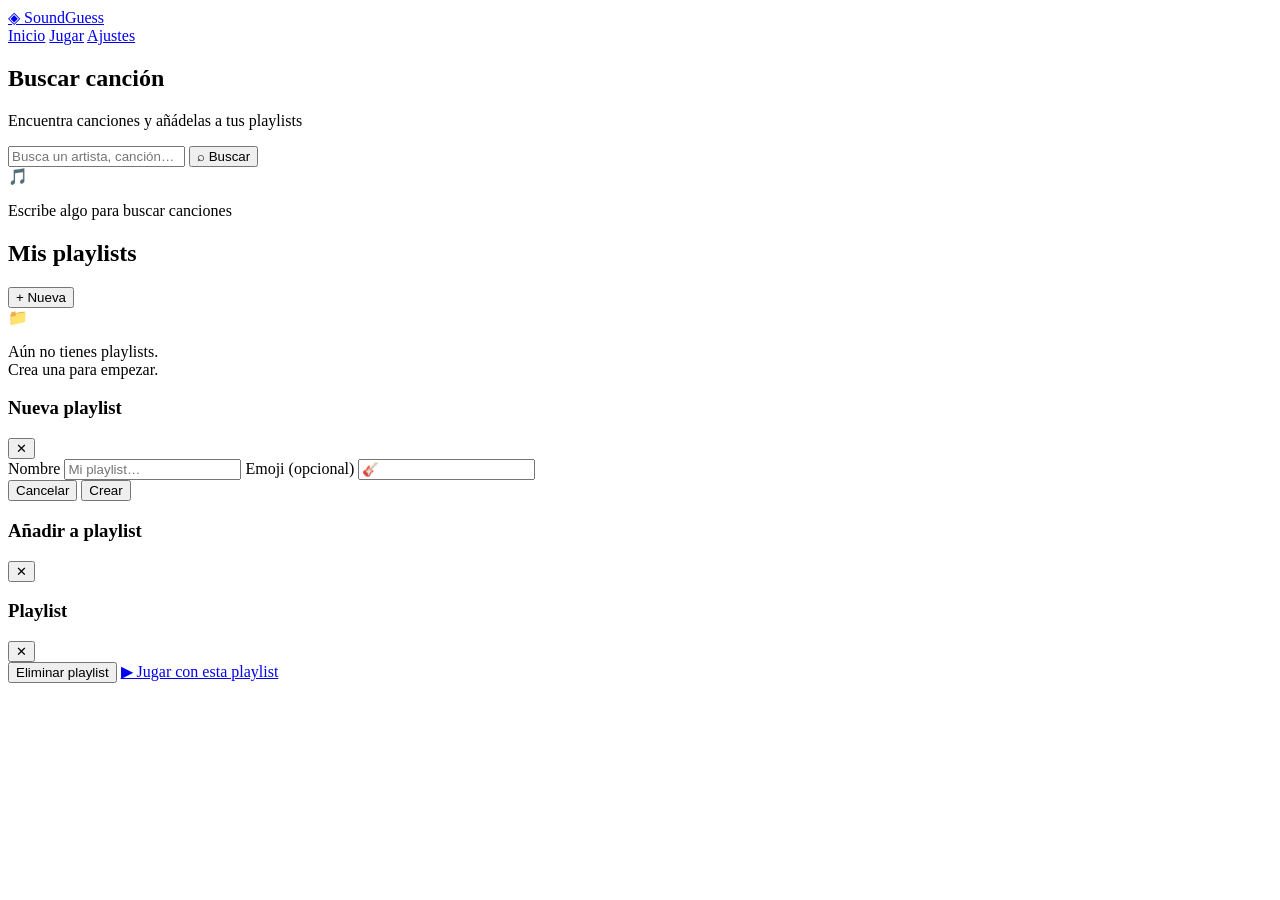
==== index.html @ 59f6b15a "feat: html creados" ====
<!DOCTYPE html>
<html lang="es">
<head>
  <meta charset="UTF-8" />
  <meta name="viewport" content="width=device-width, initial-scale=1.0" />
  <title>SoundGuess – Inicio</title>
  <link rel="stylesheet" href="css/theme.css" />
  <link rel="stylesheet" href="css/index.css" />
  <link rel="preconnect" href="https://fonts.googleapis.com" />
  <link href="https://fonts.googleapis.com/css2?family=Space+Grotesk:wght@400;500;600;700&family=Inter:wght@300;400;500&display=swap" rel="stylesheet" />
</head>
<body>

  <!-- NAV -->
  <nav class="navbar">
    <a href="index.html" class="nav-brand">
      <span class="brand-icon">◈</span>
      <span class="brand-name">SoundGuess</span>
    </a>
    <div class="nav-links">
      <a href="index.html" class="nav-link active">Inicio</a>
      <a href="game.html" class="nav-link">Jugar</a>
      <a href="config.html" class="nav-link">Ajustes</a>
    </div>
  </nav>

  <!-- MAIN -->
  <main class="main-layout">

    <!-- LEFT: Search & Add -->
    <section class="panel search-panel">
      <div class="panel-header">
        <h2 class="panel-title">Buscar canción</h2>
        <p class="panel-sub">Encuentra canciones y añádelas a tus playlists</p>
      </div>

      <div class="search-bar-wrap">
        <input
          type="text"
          id="searchInput"
          class="search-input"
          placeholder="Busca un artista, canción…"
          autocomplete="off"
        />
        <button id="searchBtn" class="btn btn-primary">
          <span class="btn-icon">⌕</span> Buscar
        </button>
      </div>

      <!-- Results -->
      <div id="searchResults" class="results-grid" aria-live="polite">
        <!-- Cards injected by JS -->
        <div class="empty-state" id="searchEmpty">
          <span class="empty-icon">🎵</span>
          <p>Escribe algo para buscar canciones</p>
        </div>
      </div>
    </section>

    <!-- RIGHT: Playlists -->
    <section class="panel playlists-panel">
      <div class="panel-header">
        <h2 class="panel-title">Mis playlists</h2>
        <button id="newPlaylistBtn" class="btn btn-accent">+ Nueva</button>
      </div>

      <div id="playlistsList" class="playlists-list">
        <!-- Injected by JS -->
        <div class="empty-state" id="playlistsEmpty">
          <span class="empty-icon">📁</span>
          <p>Aún no tienes playlists.<br/>Crea una para empezar.</p>
        </div>
      </div>
    </section>

  </main>

  <!-- MODAL: New Playlist -->
  <div id="modalNewPlaylist" class="modal-overlay hidden" role="dialog" aria-modal="true" aria-labelledby="modalTitle">
    <div class="modal">
      <div class="modal-header">
        <h3 id="modalTitle" class="modal-title">Nueva playlist</h3>
        <button class="modal-close" id="closeModal" aria-label="Cerrar">✕</button>
      </div>
      <div class="modal-body">
        <label class="form-label" for="playlistNameInput">Nombre</label>
        <input type="text" id="playlistNameInput" class="form-input" placeholder="Mi playlist…" maxlength="50" />
        <label class="form-label" for="playlistEmojiInput">Emoji (opcional)</label>
        <input type="text" id="playlistEmojiInput" class="form-input emoji-input" placeholder="🎸" maxlength="2" />
      </div>
      <div class="modal-footer">
        <button id="cancelModal" class="btn btn-ghost">Cancelar</button>
        <button id="confirmModal" class="btn btn-primary">Crear</button>
      </div>
    </div>
  </div>

  <!-- MODAL: Add to Playlist -->
  <div id="modalAddSong" class="modal-overlay hidden" role="dialog" aria-modal="true" aria-labelledby="modalAddTitle">
    <div class="modal">
      <div class="modal-header">
        <h3 id="modalAddTitle" class="modal-title">Añadir a playlist</h3>
        <button class="modal-close" id="closeAddModal" aria-label="Cerrar">✕</button>
      </div>
      <div class="modal-body">
        <p class="modal-song-info" id="modalSongInfo"></p>
        <div id="playlistSelectList" class="playlist-select-list">
          <!-- Injected by JS -->
        </div>
      </div>
    </div>
  </div>

  <!-- MODAL: View / Edit Playlist -->
  <div id="modalViewPlaylist" class="modal-overlay hidden" role="dialog" aria-modal="true" aria-labelledby="modalViewTitle">
    <div class="modal modal-wide">
      <div class="modal-header">
        <h3 id="modalViewTitle" class="modal-title">Playlist</h3>
        <button class="modal-close" id="closeViewModal" aria-label="Cerrar">✕</button>
      </div>
      <div class="modal-body">
        <div id="playlistSongsList" class="playlist-songs-list">
          <!-- Injected by JS -->
        </div>
      </div>
      <div class="modal-footer">
        <button id="deletePlaylistBtn" class="btn btn-danger">Eliminar playlist</button>
        <a id="playToGameBtn" href="game.html" class="btn btn-primary">▶ Jugar con esta playlist</a>
      </div>
    </div>
  </div>

  <!-- TOAST -->
  <div id="toast" class="toast hidden" aria-live="polite"></div>

  <script src="js/storage.js"></script>
  <script src="js/api.js"></script>
  <script src="js/index.js"></script>
</body>
</html>
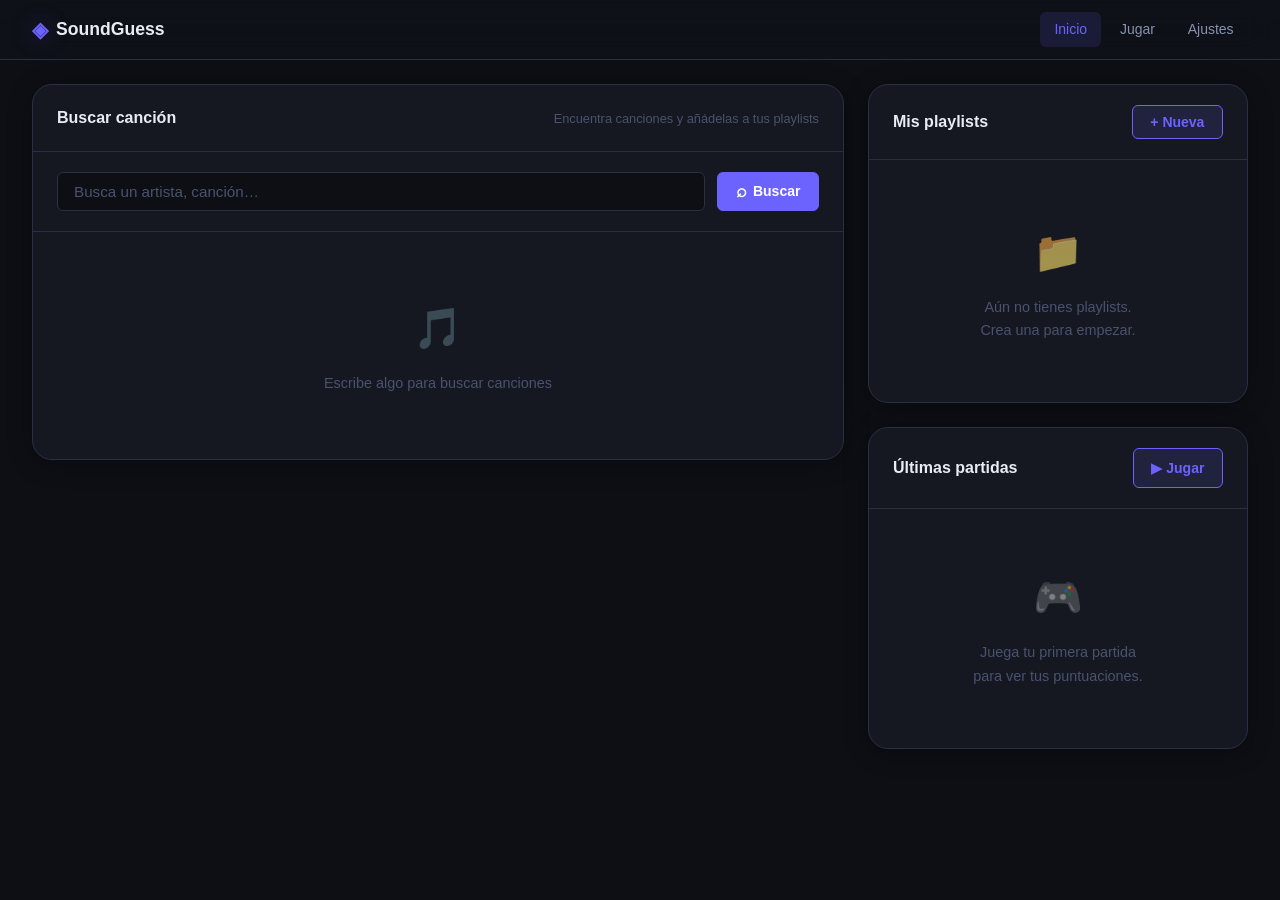
==== commit 99be1dff: "feat: Añadido tabla de puntos al inicio y cambiado los tiempos a 0.3 1 5 10" ====
--- a/index.html
+++ b/index.html
@@ -57,21 +57,41 @@
       </div>
     </section>
 
-    <!-- RIGHT: Playlists -->
-    <section class="panel playlists-panel">
-      <div class="panel-header">
-        <h2 class="panel-title">Mis playlists</h2>
-        <button id="newPlaylistBtn" class="btn btn-accent">+ Nueva</button>
-      </div>
+    <!-- RIGHT: Playlists + Scores -->
+    <aside class="right-column">
 
-      <div id="playlistsList" class="playlists-list">
-        <!-- Injected by JS -->
-        <div class="empty-state" id="playlistsEmpty">
-          <span class="empty-icon">📁</span>
-          <p>Aún no tienes playlists.<br/>Crea una para empezar.</p>
+      <!-- Playlists -->
+      <section class="panel playlists-panel">
+        <div class="panel-header">
+          <h2 class="panel-title">Mis playlists</h2>
+          <button id="newPlaylistBtn" class="btn btn-accent">+ Nueva</button>
         </div>
-      </div>
-    </section>
+
+        <div id="playlistsList" class="playlists-list">
+          <!-- Injected by JS -->
+          <div class="empty-state" id="playlistsEmpty">
+            <span class="empty-icon">📁</span>
+            <p>Aún no tienes playlists.<br/>Crea una para empezar.</p>
+          </div>
+        </div>
+      </section>
+
+      <!-- Recent Scores -->
+      <section class="panel scores-panel">
+        <div class="panel-header">
+          <h2 class="panel-title">Últimas partidas</h2>
+          <a href="game.html" class="btn btn-accent">▶ Jugar</a>
+        </div>
+        <div id="recentScoresList" class="recent-scores-list">
+          <!-- Injected by JS -->
+          <div class="empty-state" id="scoresEmpty">
+            <span class="empty-icon">🎮</span>
+            <p>Juega tu primera partida<br/>para ver tus puntuaciones.</p>
+          </div>
+        </div>
+      </section>
+
+    </aside>
 
   </main>
 
@@ -136,5 +156,41 @@
   <script src="js/storage.js"></script>
   <script src="js/api.js"></script>
   <script src="js/index.js"></script>
+  <script>
+    /* ── Render recent scores on the index page ── */
+    (function renderIndexScores() {
+      const list    = document.getElementById('recentScoresList');
+      const empty   = document.getElementById('scoresEmpty');
+      const scores  = Storage.getScores().slice(0, 5);   // top 5
+
+      if (!scores.length) {
+        empty.style.display = '';
+        return;
+      }
+
+      empty.style.display = 'none';
+      const medals = ['🥇', '🥈', '🥉'];
+
+      scores.forEach((s, i) => {
+        const pct  = s.total ? Math.round((s.correct / s.total) * 100) : 0;
+        const date = new Date(s.date).toLocaleDateString('es-ES', { day: 'numeric', month: 'short' });
+
+        const item = document.createElement('div');
+        item.className = 'score-row';
+        item.innerHTML = `
+          <span class="score-medal">${medals[i] || (i + 1)}</span>
+          <div class="score-info">
+            <div class="score-playlist">${s.playlistName || '—'}</div>
+            <div class="score-meta">${date} &middot; ${s.correct}/${s.total} aciertos &middot; racha ${s.bestStreak || 0}</div>
+          </div>
+          <div class="score-right">
+            <span class="score-pts">${s.score.toLocaleString('es-ES')}</span>
+            <span class="score-pct ${pct >= 80 ? 'high' : pct >= 50 ? 'mid' : 'low'}">${pct}%</span>
+          </div>
+        `;
+        list.appendChild(item);
+      });
+    })();
+  </script>
 </body>
-</html>
+</html>
--- a/css/theme.css
+++ b/css/theme.css
@@ -0,0 +1,364 @@
+/* ═══════════════════════════════════════════════
+   theme.css  –  Variables de tema + estilos base
+   ═══════════════════════════════════════════════ */
+
+/* ── TEMA OSCURO (por defecto) ── */
+:root,
+[data-theme="dark"] {
+  --bg-base:        #0d0f14;
+  --bg-surface:     #151820;
+  --bg-elevated:    #1c2030;
+  --bg-hover:       #232840;
+
+  --border:         #2a2f45;
+  --border-strong:  #3a4060;
+
+  --text-primary:   #e8ecf5;
+  --text-secondary: #8892b0;
+  --text-muted:     #4a5270;
+
+  --accent:         #6c63ff;
+  --accent-hover:   #7c75ff;
+  --accent-dim:     #6c63ff22;
+  --accent-glow:    0 0 24px #6c63ff55;
+
+  --success:        #3ecf8e;
+  --success-dim:    #3ecf8e22;
+  --danger:         #ff4f6a;
+  --danger-dim:     #ff4f6a22;
+  --warning:        #f5a623;
+
+  --nav-bg:         #10121acc;
+  --nav-blur:       blur(16px);
+  --shadow-card:    0 4px 24px #00000055;
+  --shadow-modal:   0 16px 64px #00000088;
+
+  --radius-sm:  6px;
+  --radius-md:  12px;
+  --radius-lg:  20px;
+  --radius-xl:  28px;
+
+  --font-display: 'Space Grotesk', sans-serif;
+  --font-body:    'Inter', sans-serif;
+}
+
+/* ── TEMA CLARO ── */
+[data-theme="light"] {
+  --bg-base:        #f0f2f8;
+  --bg-surface:     #ffffff;
+  --bg-elevated:    #ffffff;
+  --bg-hover:       #eef0f8;
+
+  --border:         #dde1f0;
+  --border-strong:  #c5cbe8;
+
+  --text-primary:   #1a1e30;
+  --text-secondary: #5a607a;
+  --text-muted:     #9aa0b8;
+
+  --accent:         #5048e5;
+  --accent-hover:   #4038d0;
+  --accent-dim:     #5048e518;
+  --accent-glow:    0 0 20px #5048e530;
+
+  --success:        #1eac6e;
+  --success-dim:    #1eac6e18;
+  --danger:         #e83452;
+  --danger-dim:     #e8345218;
+  --warning:        #d9870a;
+
+  --nav-bg:         #ffffffcc;
+  --nav-blur:       blur(16px);
+  --shadow-card:    0 2px 16px #1a1e3018;
+  --shadow-modal:   0 12px 48px #1a1e3030;
+}
+
+/* ── TEMA NEÓN / CYBERPUNK ── */
+[data-theme="neon"] {
+  --bg-base:        #050508;
+  --bg-surface:     #0a0a12;
+  --bg-elevated:    #0f0f1c;
+  --bg-hover:       #14142a;
+
+  --border:         #1a1a3a;
+  --border-strong:  #2a2a5a;
+
+  --text-primary:   #e0f0ff;
+  --text-secondary: #7080a0;
+  --text-muted:     #303050;
+
+  --accent:         #00f0ff;
+  --accent-hover:   #40f8ff;
+  --accent-dim:     #00f0ff18;
+  --accent-glow:    0 0 32px #00f0ff55, 0 0 64px #00f0ff22;
+
+  --success:        #00ff88;
+  --success-dim:    #00ff8818;
+  --danger:         #ff0055;
+  --danger-dim:     #ff005518;
+  --warning:        #ffaa00;
+
+  --nav-bg:         #050508ee;
+  --nav-blur:       blur(20px);
+  --shadow-card:    0 4px 32px #00f0ff18, 0 0 0 1px #00f0ff15;
+  --shadow-modal:   0 16px 80px #00000099, 0 0 0 1px #00f0ff20;
+}
+
+/* ══════════════════════════════════════
+   RESET & BASE
+══════════════════════════════════════ */
+*, *::before, *::after { box-sizing: border-box; margin: 0; padding: 0; }
+
+html { scroll-behavior: smooth; }
+
+body {
+  font-family: var(--font-body);
+  background: var(--bg-base);
+  color: var(--text-primary);
+  min-height: 100vh;
+  line-height: 1.6;
+  transition: background 0.3s ease, color 0.3s ease;
+}
+
+img { display: block; max-width: 100%; }
+a   { color: inherit; text-decoration: none; }
+button { cursor: pointer; font-family: inherit; border: none; background: none; }
+input, textarea, select { font-family: inherit; }
+
+/* ══════════════════════════════════════
+   NAVBAR
+══════════════════════════════════════ */
+.navbar {
+  position: sticky;
+  top: 0;
+  z-index: 100;
+  display: flex;
+  align-items: center;
+  justify-content: space-between;
+  padding: 0 2rem;
+  height: 60px;
+  background: var(--nav-bg);
+  backdrop-filter: var(--nav-blur);
+  -webkit-backdrop-filter: var(--nav-blur);
+  border-bottom: 1px solid var(--border);
+  transition: background 0.3s ease;
+}
+
+.nav-brand {
+  display: flex;
+  align-items: center;
+  gap: 0.5rem;
+  font-family: var(--font-display);
+  font-weight: 700;
+  font-size: 1.1rem;
+  color: var(--text-primary);
+}
+
+.brand-icon {
+  font-size: 1.3rem;
+  color: var(--accent);
+  text-shadow: var(--accent-glow);
+}
+
+.nav-links { display: flex; gap: 0.25rem; }
+
+.nav-link {
+  padding: 0.4rem 0.9rem;
+  border-radius: var(--radius-sm);
+  font-size: 0.875rem;
+  font-weight: 500;
+  color: var(--text-secondary);
+  transition: color 0.2s, background 0.2s;
+}
+.nav-link:hover { color: var(--text-primary); background: var(--bg-hover); }
+.nav-link.active { color: var(--accent); background: var(--accent-dim); }
+
+/* ══════════════════════════════════════
+   BUTTONS
+══════════════════════════════════════ */
+.btn {
+  display: inline-flex;
+  align-items: center;
+  gap: 0.4rem;
+  padding: 0.5rem 1.1rem;
+  border-radius: var(--radius-sm);
+  font-family: var(--font-display);
+  font-size: 0.875rem;
+  font-weight: 600;
+  transition: all 0.2s ease;
+  white-space: nowrap;
+  border: 1px solid transparent;
+}
+
+.btn-primary { background: var(--accent); color: #fff; border-color: var(--accent); }
+.btn-primary:hover { background: var(--accent-hover); box-shadow: var(--accent-glow); transform: translateY(-1px); }
+
+.btn-accent { background: var(--accent-dim); color: var(--accent); border-color: var(--accent); }
+.btn-accent:hover { background: var(--accent); color: #fff; }
+
+.btn-ghost { background: transparent; color: var(--text-secondary); border-color: var(--border); }
+.btn-ghost:hover { background: var(--bg-hover); color: var(--text-primary); border-color: var(--border-strong); }
+
+.btn-danger { background: var(--danger-dim); color: var(--danger); border-color: var(--danger); }
+.btn-danger:hover { background: var(--danger); color: #fff; }
+
+.btn-large { padding: 0.75rem 1.75rem; font-size: 1rem; border-radius: var(--radius-md); }
+
+.btn:disabled { opacity: 0.4; cursor: not-allowed; transform: none !important; box-shadow: none !important; }
+
+/* ══════════════════════════════════════
+   FORM ELEMENTS
+══════════════════════════════════════ */
+.form-label {
+  display: block;
+  font-size: 0.8rem;
+  font-weight: 600;
+  color: var(--text-secondary);
+  text-transform: uppercase;
+  letter-spacing: 0.06em;
+  margin-bottom: 0.4rem;
+  margin-top: 1rem;
+}
+.form-label:first-child { margin-top: 0; }
+
+.form-input {
+  width: 100%;
+  padding: 0.6rem 0.9rem;
+  background: var(--bg-base);
+  border: 1px solid var(--border);
+  border-radius: var(--radius-sm);
+  color: var(--text-primary);
+  font-size: 0.95rem;
+  outline: none;
+  transition: border-color 0.2s, box-shadow 0.2s;
+}
+.form-input:focus { border-color: var(--accent); box-shadow: 0 0 0 3px var(--accent-dim); }
+.form-input::placeholder { color: var(--text-muted); }
+
+/* ══════════════════════════════════════
+   MODALS
+══════════════════════════════════════ */
+.modal-overlay {
+  position: fixed;
+  inset: 0;
+  z-index: 200;
+  background: #00000080;
+  backdrop-filter: blur(4px);
+  display: flex;
+  align-items: center;
+  justify-content: center;
+  padding: 1rem;
+  animation: fadeIn 0.2s ease;
+}
+.modal-overlay.hidden { display: none; }
+
+.modal {
+  background: var(--bg-elevated);
+  border: 1px solid var(--border-strong);
+  border-radius: var(--radius-lg);
+  box-shadow: var(--shadow-modal);
+  width: 100%;
+  max-width: 440px;
+  animation: slideUp 0.25s ease;
+  overflow: hidden;
+}
+.modal-wide { max-width: 600px; }
+
+.modal-header {
+  display: flex;
+  align-items: center;
+  justify-content: space-between;
+  padding: 1.25rem 1.5rem;
+  border-bottom: 1px solid var(--border);
+}
+
+.modal-title {
+  font-family: var(--font-display);
+  font-size: 1.1rem;
+  font-weight: 700;
+  color: var(--text-primary);
+}
+
+.modal-close {
+  width: 28px; height: 28px;
+  border-radius: 50%;
+  background: var(--bg-hover);
+  color: var(--text-secondary);
+  display: flex; align-items: center; justify-content: center;
+  font-size: 0.85rem;
+  transition: all 0.15s;
+}
+.modal-close:hover { background: var(--danger); color: #fff; }
+
+.modal-body { padding: 1.25rem 1.5rem; }
+.modal-text { color: var(--text-secondary); line-height: 1.6; }
+
+.modal-footer {
+  display: flex;
+  gap: 0.75rem;
+  justify-content: flex-end;
+  padding: 1rem 1.5rem;
+  border-top: 1px solid var(--border);
+  background: var(--bg-surface);
+}
+
+/* ══════════════════════════════════════
+   TOAST
+══════════════════════════════════════ */
+.toast {
+  position: fixed;
+  bottom: 1.5rem;
+  left: 50%;
+  transform: translateX(-50%);
+  z-index: 999;
+  padding: 0.65rem 1.25rem;
+  background: var(--bg-elevated);
+  border: 1px solid var(--border-strong);
+  border-radius: var(--radius-md);
+  box-shadow: var(--shadow-modal);
+  font-size: 0.875rem;
+  font-weight: 500;
+  color: var(--text-primary);
+  white-space: nowrap;
+  animation: toastIn 0.25s ease;
+}
+.toast.hidden { display: none; }
+.toast.success { border-color: var(--success); color: var(--success); }
+.toast.error   { border-color: var(--danger);  color: var(--danger);  }
+
+/* ══════════════════════════════════════
+   EMPTY STATE
+══════════════════════════════════════ */
+.empty-state {
+  display: flex;
+  flex-direction: column;
+  align-items: center;
+  gap: 0.75rem;
+  padding: 3rem 1rem;
+  color: var(--text-muted);
+  text-align: center;
+  font-size: 0.9rem;
+  line-height: 1.6;
+}
+.empty-icon { font-size: 2.5rem; opacity: 0.6; }
+
+/* ══════════════════════════════════════
+   UTILITY
+══════════════════════════════════════ */
+.hidden { display: none !important; }
+.sr-only {
+  position: absolute;
+  width: 1px; height: 1px;
+  padding: 0; margin: -1px;
+  overflow: hidden; clip: rect(0,0,0,0);
+  white-space: nowrap; border: 0;
+}
+
+/* ══════════════════════════════════════
+   KEYFRAMES
+══════════════════════════════════════ */
+@keyframes fadeIn  { from { opacity: 0; } to { opacity: 1; } }
+@keyframes slideUp { from { opacity: 0; transform: translateY(20px); } to { opacity: 1; transform: translateY(0); } }
+@keyframes toastIn { from { opacity: 0; transform: translateX(-50%) translateY(12px); } to { opacity: 1; transform: translateX(-50%) translateY(0); } }
+@keyframes pulse   { 0%,100% { opacity: 1; } 50% { opacity: 0.5; } }
+@keyframes spin    { to { transform: rotate(360deg); } }
--- a/css/index.css
+++ b/css/index.css
@@ -0,0 +1,460 @@
+/* ═══════════════════════════════════════════════
+   index.css  –  Página de inicio
+   ═══════════════════════════════════════════════ */
+
+/* ── Layout ── */
+.main-layout {
+  display: grid;
+  grid-template-columns: 1fr 380px;
+  gap: 1.5rem;
+  padding: 1.5rem 2rem;
+  max-width: 1280px;
+  margin: 0 auto;
+  min-height: calc(100vh - 60px);
+  align-items: start;
+}
+
+/* ── Panels ── */
+.panel {
+  background: var(--bg-surface);
+  border: 1px solid var(--border);
+  border-radius: var(--radius-lg);
+  overflow: hidden;
+  box-shadow: var(--shadow-card);
+}
+
+.panel-header {
+  display: flex;
+  align-items: center;
+  justify-content: space-between;
+  padding: 1.25rem 1.5rem;
+  border-bottom: 1px solid var(--border);
+}
+
+.panel-title {
+  font-family: var(--font-display);
+  font-size: 1rem;
+  font-weight: 700;
+  color: var(--text-primary);
+}
+
+.panel-sub {
+  font-size: 0.8rem;
+  color: var(--text-muted);
+  margin-top: 0.15rem;
+}
+
+/* ── Search bar ── */
+.search-bar-wrap {
+  display: flex;
+  gap: 0.75rem;
+  padding: 1.25rem 1.5rem;
+  border-bottom: 1px solid var(--border);
+}
+
+.search-input {
+  flex: 1;
+  padding: 0.6rem 1rem;
+  background: var(--bg-base);
+  border: 1px solid var(--border);
+  border-radius: var(--radius-sm);
+  color: var(--text-primary);
+  font-size: 0.95rem;
+  outline: none;
+  transition: border-color 0.2s, box-shadow 0.2s;
+}
+.search-input:focus {
+  border-color: var(--accent);
+  box-shadow: 0 0 0 3px var(--accent-dim);
+}
+.search-input::placeholder { color: var(--text-muted); }
+
+.btn-icon { font-size: 1.1rem; }
+
+/* ── Results grid ── */
+.results-grid {
+  padding: 1rem 1.5rem;
+  display: flex;
+  flex-direction: column;
+  gap: 0.5rem;
+  max-height: calc(100vh - 260px);
+  overflow-y: auto;
+  scrollbar-width: thin;
+  scrollbar-color: var(--border) transparent;
+}
+.results-grid::-webkit-scrollbar { width: 5px; }
+.results-grid::-webkit-scrollbar-thumb { background: var(--border); border-radius: 99px; }
+
+/* ── Song card (search result) ── */
+.song-card {
+  display: flex;
+  align-items: center;
+  gap: 0.85rem;
+  padding: 0.7rem 0.85rem;
+  background: var(--bg-elevated);
+  border: 1px solid var(--border);
+  border-radius: var(--radius-md);
+  transition: border-color 0.2s, box-shadow 0.2s, transform 0.15s;
+  animation: fadeIn 0.2s ease both;
+}
+.song-card:hover {
+  border-color: var(--border-strong);
+  box-shadow: var(--shadow-card);
+  transform: translateY(-1px);
+}
+
+.song-cover {
+  width: 46px;
+  height: 46px;
+  border-radius: var(--radius-sm);
+  object-fit: cover;
+  background: var(--bg-hover);
+  flex-shrink: 0;
+}
+
+.song-info { flex: 1; min-width: 0; }
+
+.song-title {
+  font-family: var(--font-display);
+  font-size: 0.9rem;
+  font-weight: 600;
+  color: var(--text-primary);
+  white-space: nowrap;
+  overflow: hidden;
+  text-overflow: ellipsis;
+}
+
+.song-artist {
+  font-size: 0.8rem;
+  color: var(--text-secondary);
+  white-space: nowrap;
+  overflow: hidden;
+  text-overflow: ellipsis;
+}
+
+.song-preview-btn {
+  width: 32px;
+  height: 32px;
+  border-radius: 50%;
+  background: var(--bg-hover);
+  border: 1px solid var(--border);
+  color: var(--text-secondary);
+  display: flex;
+  align-items: center;
+  justify-content: center;
+  font-size: 0.7rem;
+  flex-shrink: 0;
+  transition: all 0.2s;
+}
+.song-preview-btn:hover { background: var(--accent); color: #fff; border-color: var(--accent); }
+.song-preview-btn.playing { background: var(--accent); color: #fff; border-color: var(--accent); animation: pulse 1s infinite; }
+
+.song-add-btn {
+  padding: 0.35rem 0.75rem;
+  border-radius: var(--radius-sm);
+  background: var(--accent-dim);
+  border: 1px solid var(--accent);
+  color: var(--accent);
+  font-size: 0.78rem;
+  font-weight: 600;
+  flex-shrink: 0;
+  transition: all 0.2s;
+}
+.song-add-btn:hover { background: var(--accent); color: #fff; }
+
+/* Loading skeleton */
+.song-skeleton {
+  display: flex;
+  align-items: center;
+  gap: 0.85rem;
+  padding: 0.7rem 0.85rem;
+}
+.sk-cover {
+  width: 46px; height: 46px;
+  border-radius: var(--radius-sm);
+  background: var(--bg-elevated);
+  animation: pulse 1.4s infinite;
+}
+.sk-lines { flex: 1; display: flex; flex-direction: column; gap: 0.4rem; }
+.sk-line {
+  height: 10px;
+  border-radius: 4px;
+  background: var(--bg-elevated);
+  animation: pulse 1.4s infinite;
+}
+.sk-line.short { width: 55%; }
+
+/* ── Playlists list ── */
+.playlists-list {
+  display: flex;
+  flex-direction: column;
+  gap: 0.4rem;
+  padding: 0.75rem;
+  max-height: calc(100vh - 200px);
+  overflow-y: auto;
+  scrollbar-width: thin;
+  scrollbar-color: var(--border) transparent;
+}
+.playlists-list::-webkit-scrollbar { width: 4px; }
+.playlists-list::-webkit-scrollbar-thumb { background: var(--border); border-radius: 99px; }
+
+/* ── Playlist row ── */
+.playlist-row {
+  display: flex;
+  align-items: center;
+  gap: 0.75rem;
+  padding: 0.75rem 0.85rem;
+  background: var(--bg-elevated);
+  border: 1px solid var(--border);
+  border-radius: var(--radius-md);
+  cursor: pointer;
+  transition: all 0.2s;
+  animation: fadeIn 0.2s ease;
+}
+.playlist-row:hover {
+  border-color: var(--accent);
+  background: var(--accent-dim);
+}
+
+.playlist-emoji {
+  font-size: 1.4rem;
+  width: 36px;
+  text-align: center;
+  flex-shrink: 0;
+}
+
+.playlist-row-info { flex: 1; min-width: 0; }
+
+.playlist-row-name {
+  font-family: var(--font-display);
+  font-size: 0.9rem;
+  font-weight: 600;
+  color: var(--text-primary);
+  white-space: nowrap;
+  overflow: hidden;
+  text-overflow: ellipsis;
+}
+
+.playlist-row-count {
+  font-size: 0.75rem;
+  color: var(--text-muted);
+}
+
+.playlist-row-arrow {
+  color: var(--text-muted);
+  font-size: 0.85rem;
+  flex-shrink: 0;
+}
+
+/* ── Add to playlist selector ── */
+.playlist-select-list {
+  display: flex;
+  flex-direction: column;
+  gap: 0.5rem;
+  max-height: 280px;
+  overflow-y: auto;
+}
+
+.playlist-select-item {
+  display: flex;
+  align-items: center;
+  gap: 0.75rem;
+  padding: 0.7rem 0.9rem;
+  background: var(--bg-base);
+  border: 1px solid var(--border);
+  border-radius: var(--radius-sm);
+  cursor: pointer;
+  transition: all 0.15s;
+}
+.playlist-select-item:hover {
+  border-color: var(--accent);
+  background: var(--accent-dim);
+  color: var(--accent);
+}
+
+.modal-song-info {
+  padding: 0.6rem 0.9rem;
+  background: var(--bg-base);
+  border-radius: var(--radius-sm);
+  border: 1px solid var(--border);
+  font-size: 0.875rem;
+  color: var(--text-secondary);
+  margin-bottom: 1rem;
+}
+
+/* ── Playlist songs list (view modal) ── */
+.playlist-songs-list {
+  display: flex;
+  flex-direction: column;
+  gap: 0.4rem;
+  max-height: 380px;
+  overflow-y: auto;
+  scrollbar-width: thin;
+  scrollbar-color: var(--border) transparent;
+}
+
+.playlist-song-item {
+  display: flex;
+  align-items: center;
+  gap: 0.75rem;
+  padding: 0.6rem 0.75rem;
+  background: var(--bg-base);
+  border: 1px solid var(--border);
+  border-radius: var(--radius-sm);
+  animation: fadeIn 0.15s ease;
+}
+
+.playlist-song-num {
+  font-size: 0.75rem;
+  color: var(--text-muted);
+  width: 20px;
+  text-align: right;
+  flex-shrink: 0;
+}
+
+.playlist-song-cover {
+  width: 36px;
+  height: 36px;
+  border-radius: 4px;
+  object-fit: cover;
+  background: var(--bg-hover);
+  flex-shrink: 0;
+}
+
+.playlist-song-info { flex: 1; min-width: 0; }
+
+.playlist-song-title {
+  font-size: 0.875rem;
+  font-weight: 600;
+  color: var(--text-primary);
+  white-space: nowrap;
+  overflow: hidden;
+  text-overflow: ellipsis;
+}
+
+.playlist-song-artist {
+  font-size: 0.78rem;
+  color: var(--text-secondary);
+}
+
+.playlist-song-remove {
+  width: 26px; height: 26px;
+  border-radius: 50%;
+  background: transparent;
+  color: var(--text-muted);
+  display: flex; align-items: center; justify-content: center;
+  font-size: 0.8rem;
+  transition: all 0.15s;
+  flex-shrink: 0;
+  border: 1px solid transparent;
+}
+.playlist-song-remove:hover {
+  background: var(--danger-dim);
+  color: var(--danger);
+  border-color: var(--danger);
+}
+
+/* ── Responsive ── */
+@media (max-width: 900px) {
+  .main-layout {
+    grid-template-columns: 1fr;
+    padding: 1rem;
+  }
+  .results-grid { max-height: 50vh; }
+  .playlists-list { max-height: 50vh; }
+}
+
+/* ══════════════════════════════════════
+   RIGHT COLUMN (playlists + scores)
+══════════════════════════════════════ */
+.right-column {
+  display: flex;
+  flex-direction: column;
+  gap: 1.5rem;
+}
+
+/* ── Scores panel ── */
+.scores-panel { overflow: hidden; }
+
+.recent-scores-list {
+  display: flex;
+  flex-direction: column;
+  padding: 0.5rem 0.75rem 0.75rem;
+  gap: 0.3rem;
+}
+
+.score-row {
+  display: flex;
+  align-items: center;
+  gap: 0.75rem;
+  padding: 0.65rem 0.75rem;
+  background: var(--bg-elevated);
+  border: 1px solid var(--border);
+  border-radius: var(--radius-md);
+  transition: border-color 0.2s, background 0.2s;
+  animation: fadeIn 0.2s ease both;
+}
+.score-row:hover {
+  border-color: var(--border-strong);
+  background: var(--bg-hover);
+}
+
+.score-medal {
+  font-size: 1.15rem;
+  width: 28px;
+  text-align: center;
+  flex-shrink: 0;
+  line-height: 1;
+}
+
+.score-info {
+  flex: 1;
+  min-width: 0;
+}
+
+.score-playlist {
+  font-family: var(--font-display);
+  font-size: 0.85rem;
+  font-weight: 600;
+  color: var(--text-primary);
+  white-space: nowrap;
+  overflow: hidden;
+  text-overflow: ellipsis;
+}
+
+.score-meta {
+  font-size: 0.72rem;
+  color: var(--text-muted);
+  margin-top: 0.1rem;
+}
+
+.score-right {
+  display: flex;
+  flex-direction: column;
+  align-items: flex-end;
+  gap: 0.15rem;
+  flex-shrink: 0;
+}
+
+.score-pts {
+  font-family: var(--font-display);
+  font-size: 0.95rem;
+  font-weight: 700;
+  color: var(--accent);
+  letter-spacing: -0.02em;
+}
+
+.score-pct {
+  font-size: 0.7rem;
+  font-weight: 600;
+  padding: 0.1rem 0.45rem;
+  border-radius: 99px;
+}
+.score-pct.high { background: var(--success-dim); color: var(--success); }
+.score-pct.mid  { background: var(--accent-dim);  color: var(--accent);  }
+.score-pct.low  { background: var(--danger-dim);  color: var(--danger);  }
+
+/* Responsive: right column stacks on narrow screens */
+@media (max-width: 900px) {
+  .right-column { gap: 1rem; }
+}
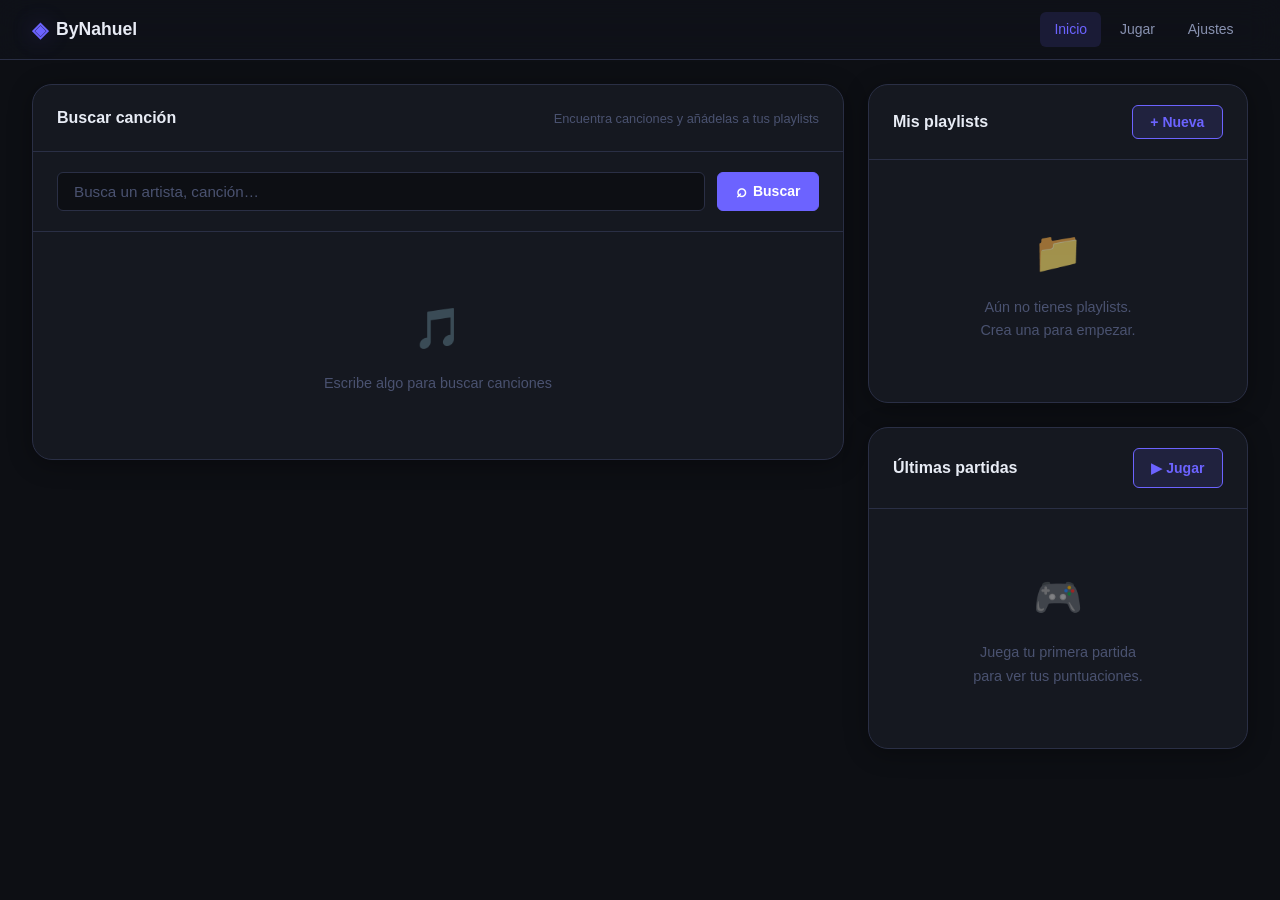
==== commit 3f1964f7: "feat: arreglos visuales y capacidad de cargar una partida incabada al refrescar" ====
--- a/index.html
+++ b/index.html
@@ -3,7 +3,7 @@
 <head>
   <meta charset="UTF-8" />
   <meta name="viewport" content="width=device-width, initial-scale=1.0" />
-  <title>SoundGuess – Inicio</title>
+  <title>ByNahuel – Inicio</title>
   <link rel="stylesheet" href="css/theme.css" />
   <link rel="stylesheet" href="css/index.css" />
   <link rel="preconnect" href="https://fonts.googleapis.com" />
@@ -15,7 +15,7 @@
   <nav class="navbar">
     <a href="index.html" class="nav-brand">
       <span class="brand-icon">◈</span>
-      <span class="brand-name">SoundGuess</span>
+      <span class="brand-name">ByNahuel</span>
     </a>
     <div class="nav-links">
       <a href="index.html" class="nav-link active">Inicio</a>
@@ -139,6 +139,28 @@
         <button class="modal-close" id="closeViewModal" aria-label="Cerrar">✕</button>
       </div>
       <div class="modal-body">
+
+        <!-- Editar nombre y emoji -->
+        <div style="display:flex; gap:0.5rem; margin-bottom:1rem;">
+          <input
+            type="text"
+            id="editEmojiInput"
+            class="form-input emoji-input"
+            placeholder="🎵"
+            maxlength="2"
+            style="width:56px; flex-shrink:0; text-align:center;"
+          />
+          <input
+            type="text"
+            id="editNameInput"
+            class="form-input"
+            placeholder="Nombre de la playlist…"
+            maxlength="50"
+            style="flex:1;"
+          />
+          <button id="savePlaylistNameBtn" class="btn btn-primary" style="flex-shrink:0;">Guardar</button>
+        </div>
+
         <div id="playlistSongsList" class="playlist-songs-list">
           <!-- Injected by JS -->
         </div>
@@ -146,6 +168,19 @@
       <div class="modal-footer">
         <button id="deletePlaylistBtn" class="btn btn-danger">Eliminar playlist</button>
         <a id="playToGameBtn" href="game.html" class="btn btn-primary">▶ Jugar con esta playlist</a>
+      </div>
+    </div>
+  </div>
+
+  <!-- MODAL: Score detail -->
+  <div id="modalScoreDetail" class="modal-overlay hidden" role="dialog" aria-modal="true" aria-labelledby="scoreDetailTitle">
+    <div class="modal modal-wide">
+      <div class="modal-header">
+        <h3 id="scoreDetailTitle" class="modal-title">Detalle de partida</h3>
+        <button class="modal-close" id="closeScoreModal" aria-label="Cerrar">✕</button>
+      </div>
+      <div class="modal-body" id="scoreDetailContent">
+        <!-- Injected by JS -->
       </div>
     </div>
   </div>
@@ -173,10 +208,12 @@
 
       scores.forEach((s, i) => {
         const pct  = s.total ? Math.round((s.correct / s.total) * 100) : 0;
+        const pctClass = pct >= 80 ? 'high' : pct >= 50 ? 'mid' : 'low';
         const date = new Date(s.date).toLocaleDateString('es-ES', { day: 'numeric', month: 'short' });
 
         const item = document.createElement('div');
         item.className = 'score-row';
+        item.title = 'Ver detalle de la partida';
         item.innerHTML = `
           <span class="score-medal">${medals[i] || (i + 1)}</span>
           <div class="score-info">
@@ -185,9 +222,11 @@
           </div>
           <div class="score-right">
             <span class="score-pts">${s.score.toLocaleString('es-ES')}</span>
-            <span class="score-pct ${pct >= 80 ? 'high' : pct >= 50 ? 'mid' : 'low'}">${pct}%</span>
-          </div>
+            <span class="score-pct ${pctClass}">${pct}%</span>
+          </div>
+          <span class="score-chevron">›</span>
         `;
+        item.addEventListener('click', () => openScoreDetailModal(s));
         list.appendChild(item);
       });
     })();
--- a/css/index.css
+++ b/css/index.css
@@ -391,12 +391,17 @@
   background: var(--bg-elevated);
   border: 1px solid var(--border);
   border-radius: var(--radius-md);
+  cursor: pointer;
   transition: border-color 0.2s, background 0.2s;
   animation: fadeIn 0.2s ease both;
 }
 .score-row:hover {
-  border-color: var(--border-strong);
-  background: var(--bg-hover);
+  border-color: var(--accent);
+  background: var(--accent-dim);
+}
+.score-row:hover .score-chevron {
+  color: var(--accent);
+  transform: translateX(2px);
 }
 
 .score-medal {
@@ -454,7 +459,182 @@
 .score-pct.mid  { background: var(--accent-dim);  color: var(--accent);  }
 .score-pct.low  { background: var(--danger-dim);  color: var(--danger);  }
 
+.score-chevron {
+  color: var(--text-muted);
+  font-size: 1.1rem;
+  flex-shrink: 0;
+  transition: color 0.2s, transform 0.2s;
+  margin-left: 0.1rem;
+}
+
 /* Responsive: right column stacks on narrow screens */
 @media (max-width: 900px) {
   .right-column { gap: 1rem; }
+}
+
+/* ══════════════════════════════════════
+   SCORE DETAIL MODAL
+══════════════════════════════════════ */
+.sd-header {
+  display: flex;
+  flex-direction: column;
+  gap: 1rem;
+  padding-bottom: 1.25rem;
+  border-bottom: 1px solid var(--border);
+  margin-bottom: 1.25rem;
+}
+
+.sd-meta {
+  display: flex;
+  flex-direction: column;
+  gap: 0.2rem;
+}
+
+.sd-playlist {
+  font-family: var(--font-display);
+  font-size: 1rem;
+  font-weight: 700;
+  color: var(--text-primary);
+}
+
+.sd-date {
+  font-size: 0.8rem;
+  color: var(--text-muted);
+  text-transform: capitalize;
+}
+
+.sd-stats {
+  display: grid;
+  grid-template-columns: repeat(4, 1fr);
+  gap: 0.6rem;
+}
+
+.sd-stat {
+  display: flex;
+  flex-direction: column;
+  align-items: center;
+  gap: 0.2rem;
+  padding: 0.65rem 0.4rem;
+  background: var(--bg-elevated);
+  border: 1px solid var(--border);
+  border-radius: var(--radius-md);
+  text-align: center;
+}
+
+.sd-stat-num {
+  font-family: var(--font-display);
+  font-size: 1.3rem;
+  font-weight: 700;
+  color: var(--text-primary);
+  line-height: 1;
+}
+.sd-stat-num.accent    { color: var(--accent); }
+.sd-stat-num.high-text { color: var(--success); }
+.sd-stat-num.mid-text  { color: var(--accent); }
+.sd-stat-num.low-text  { color: var(--danger); }
+
+.sd-stat-label {
+  font-size: 0.68rem;
+  color: var(--text-muted);
+  text-transform: uppercase;
+  letter-spacing: 0.04em;
+}
+
+.sd-songs-title {
+  font-family: var(--font-display);
+  font-size: 0.78rem;
+  font-weight: 700;
+  color: var(--text-muted);
+  text-transform: uppercase;
+  letter-spacing: 0.06em;
+  margin-bottom: 0.6rem;
+}
+
+.sd-songs-list {
+  display: flex;
+  flex-direction: column;
+  gap: 0;
+  border: 1px solid var(--border);
+  border-radius: var(--radius-md);
+  overflow: hidden;
+  max-height: 340px;
+  overflow-y: auto;
+  scrollbar-width: thin;
+  scrollbar-color: var(--border) transparent;
+}
+
+.sd-song-row {
+  display: flex;
+  align-items: center;
+  gap: 0.65rem;
+  padding: 0.55rem 0.85rem;
+  border-bottom: 1px solid var(--border);
+  transition: background 0.15s;
+}
+.sd-song-row:last-child { border-bottom: none; }
+.sd-song-row:hover { background: var(--bg-hover); }
+
+.sd-song-num {
+  font-size: 0.72rem;
+  color: var(--text-muted);
+  width: 18px;
+  text-align: right;
+  flex-shrink: 0;
+}
+
+.sd-song-status {
+  font-size: 0.85rem;
+  width: 18px;
+  text-align: center;
+  flex-shrink: 0;
+  font-weight: 700;
+}
+.sd-song-status.ok   { color: var(--success); }
+.sd-song-status.fail { color: var(--danger); }
+
+.sd-song-info {
+  flex: 1;
+  min-width: 0;
+  display: flex;
+  flex-direction: column;
+  gap: 0.05rem;
+}
+
+.sd-song-title {
+  font-size: 0.875rem;
+  font-weight: 600;
+  color: var(--text-primary);
+  white-space: nowrap;
+  overflow: hidden;
+  text-overflow: ellipsis;
+}
+
+.sd-song-artist {
+  font-size: 0.75rem;
+  color: var(--text-secondary);
+  white-space: nowrap;
+  overflow: hidden;
+  text-overflow: ellipsis;
+}
+
+.sd-song-phase {
+  font-size: 0.72rem;
+  font-weight: 600;
+  color: var(--text-muted);
+  flex-shrink: 0;
+  min-width: 42px;
+  text-align: right;
+}
+.sd-song-phase.fail { color: var(--danger); }
+
+.sd-no-songs {
+  padding: 1.5rem 0 0.5rem;
+  text-align: center;
+  font-size: 0.85rem;
+  color: var(--text-muted);
+}
+
+@media (max-width: 480px) {
+  .sd-stats { grid-template-columns: repeat(2, 1fr); }
+  .sd-song-artist { display: none; }
 }
